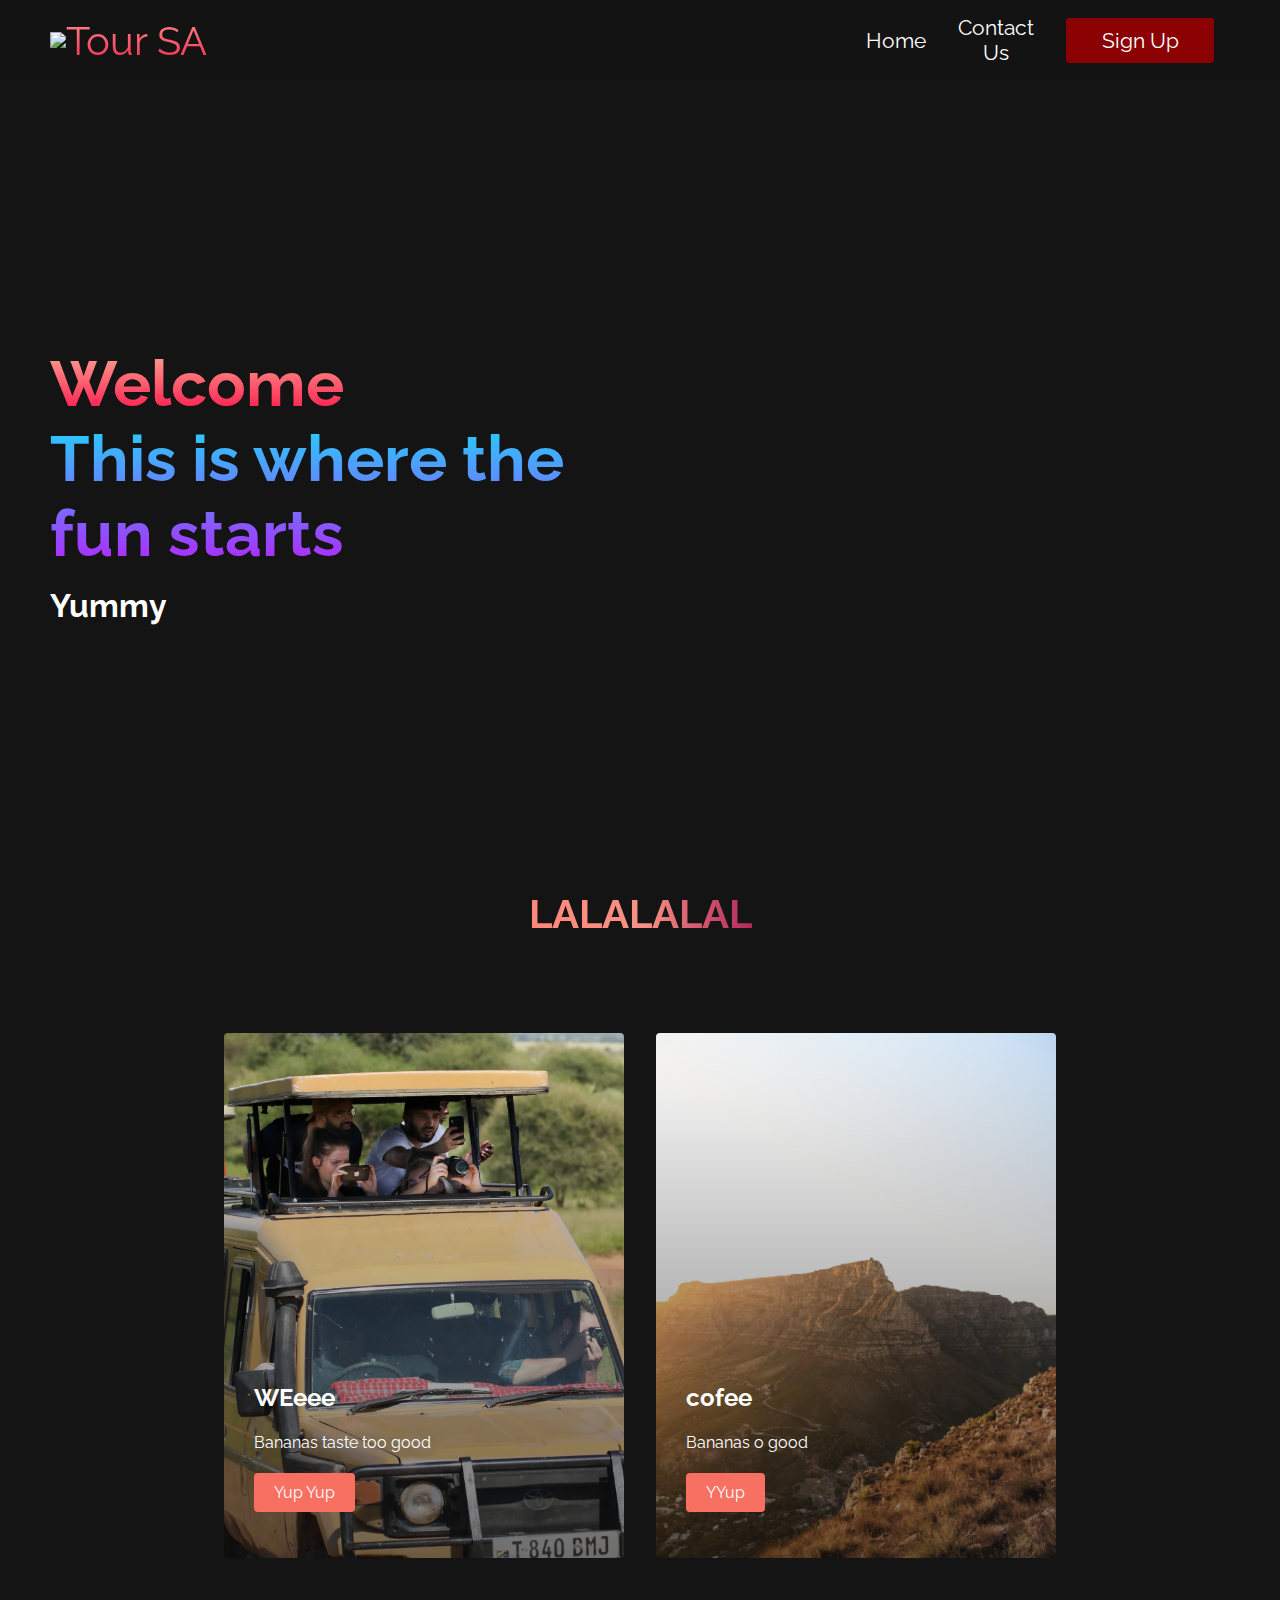
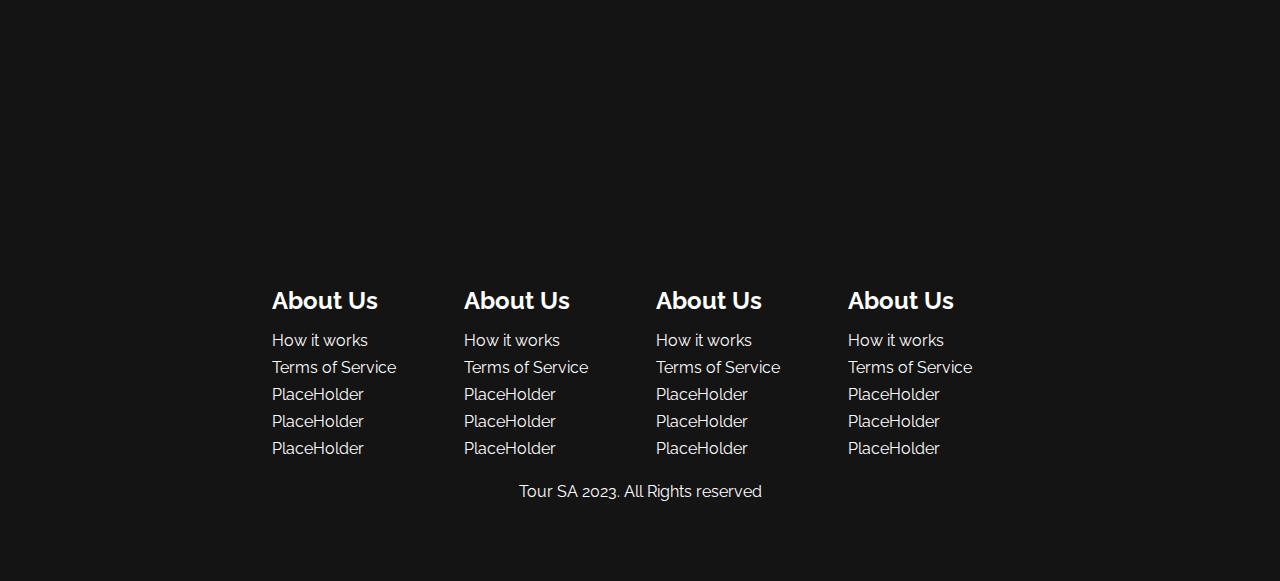
==== Packages.html @ 3e9b07c6 "Add files via upload" ====
<!DOCTYPE html>
<html lang="en">
<head>
    <meta charset="UTF-8">
    <meta http-equiv="X-UA-Compatible" content="IE=edge">
    <meta name="viewport" content="width=device-width, initial-scale=1.0">
    <title>Tour South Africa</title>
    <link rel="stylesheet" href="styles1.css">
    <link rel="preconnect" href="https://fonts.googleapis.com">
<link rel="preconnect" href="https://fonts.gstatic.com" crossorigin>
<link href="https://fonts.googleapis.com/css2?family=Raleway&display=swap" rel="stylesheet">
<link rel="shortcut icon" href="icon.jpg"
 type="image/x-icon">
</head>
<body>
    <nav class="navbar">
        <div class="navbar__container">
            <a href="/" id="navbar__logo"><img src="https://img.icons8.com/external-vitaliy-gorbachev-blue-vitaly-gorbachev/60/null/external-plane-online-shopping-vitaliy-gorbachev-blue-vitaly-gorbachev.png"/>Tour SA</a>
            <div class="navbar__toggle" id="mobile-menu">
                <span class="bar"></span>
                <span class="bar"></span>
                <span class="bar"></span>
            </div>
            <ul class="navbar__menu">
                <li class="navbar__item">
                    <a href="/" class="navbar__links">
                        Home
                    </a>
                </li>
                <li class="navbar__item">
                    <a href="/" class="navbar__links">
                        Contact Us
                    </a>
                </li>
                <li class="navbar__btn">
                    <a href="/" class="button">
                        Sign Up
                    </a>
                </li>
            </ul>
        </div>
</nav>

<div class="main">
    <div class="main__container">
        <div class="main__content">
            <h1> Welcome </h1>
            <h2>This is where the fun starts</h2>
            <p>Yummy</p>
        </div>
    </div>
</div>

<div class="services">
    <h1>LALALALAL</h1>
    <div class="services__container">
        <div class="services__card">
            <h2>WEeee</h2>
            <p>Bananas taste too good</p>
            <button>Yup Yup</button>
            </div>
            <div class="services__card2">
                <h2>cofee</h2>
                <p>Bananas o good</p>
                <button>YYup</button>
                </div>
    </div>
</div>

<div class="footer__container">
    <div class="footer__links">
        <div class="footer__link--wrapper">
            <div class="footer__link--items">
                <h2>About Us</h2>
                <a href="/">How it works</a>
                <a href="/">Terms of Service</a>
                <a href="/">PlaceHolder</a>
                <a href="/">PlaceHolder</a>
                <a href="/">PlaceHolder</a>
            </div>
            <div class="footer__link--items">
                <h2>About Us</h2>
                <a href="/">How it works</a>
                <a href="/">Terms of Service</a>
                <a href="/">PlaceHolder</a>
                <a href="/">PlaceHolder</a>
                <a href="/">PlaceHolder</a>
            </div>
        </div>
        <div class="footer__link--wrapper">
            <div class="footer__link--items">
                <h2>About Us</h2>
                <a href="/">How it works</a>
                <a href="/">Terms of Service</a>
                <a href="/">PlaceHolder</a>
                <a href="/">PlaceHolder</a>
                <a href="/">PlaceHolder</a>
            </div>
            <div class="footer__link--items">
                <h2>About Us</h2>
                <a href="/">How it works</a>
                <a href="/">Terms of Service</a>
                <a href="/">PlaceHolder</a>
                <a href="/">PlaceHolder</a>
                <a href="/">PlaceHolder</a>
            </div>
        </div>
    </div>
        <p class="website__rights">Tour SA 2023. All Rights reserved</p>
    </div>
</div>
<script src="app.js"></script>
</body>
</html>
---- styles1.css ----
* {
    box-sizing: border-box;
    margin: 0;
    padding: 0;
    font-family: 'Raleway', sans-serif;
}

.navbar {
    background: #131313;
    height: 80px;
    display: flex;
    justify-content: center;
    align-items: center;
    font-size: 1.3rem;
    position: sticky;
    top: 0;
    z-index: 999;

}

.navbar__container {
    display: flex;
    justify-content: space-between;
    height: 80px;
    z-index: 1;
    width: 100%;
    max-width: 1300px;
    margin: 0 auto;
    padding: 0 50px;
}

#navbar__logo {
    background-color: #ff8177;
    background-image: linear-gradient(to top,#ff0844 0%,#ffb199 100%);
    background-size: 100%;
    -webkit-background-clip: text;
    -moz-background-clip: text;
    -webkit-text-fill-color: transparent;
    -moz-text-fill-color: transparent;
    display: flex;
    align-items: center;
    cursor: pointer;
    text-decoration: none;
    font-size: 2.5rem;
}

.fa-gem {
    margin-right: 0.5rem;
}

.navbar__menu{
    display: flex;
    align-items: center;
    list-style: none;
    text-align: center;
}

.navbar__item{
    height: 80px;
}

.navbar__links{
    color: #fff;
    display: flex;
    align-items: center;
    justify-content: center;
    text-decoration: none;
    padding: 0 1rem;
    height: 100%;
}

.navbar__btn{
    display: flex;
    justify-content: center;
    align-items: center;
    padding: 0 1rem;
    width: 100%;
}

.button{
    display: flex;
    justify-content: center;
    align-items: center;
    text-decoration: none;
    padding: 10px 20px;
    height: 100%;
    width: 100%;
    border: none;
    outline: none;
    border-radius: 4px;
    background: darkred;
    color: #fff;
}

.button:hover {
    background: green;
    transition: all 0.3s ease;
}

.navbar__links:hover {
    color: aquamarine;
    transition: all 0.3s ease;
}

@media screen and (max-width: 960px) {
    .navbar__container {
        display: flex;
        justify-content: space-between;
        height: 80px;
        z-index: 1;
        width: 100%;
        max-width: 1300px;
        padding: 0;
    }

    .navbar__menu{
        display: grid;
        grid-template-columns: auto;
        margin: 0;
        width: 100%;
        position: absolute;
        top: -1000px;
        opacity: 0;
        transition: all 0.5s ease;
        height: 50vh;
        z-index: -1;
    }

    .navbar__menu.active {
        background: #131313;
        top: 100%;
        opacity: 1;
        transition: all 0.5s ease;
        z-index: 99;
        height: 50vh;
        font-size: 1.6rem; 
    }

    #navbar__logo {
        padding-left: 5px;
    }

    .navbar__toggle .bar {
        width: 25px;
        height: 3px;
        margin: 5px auto;
        transition: all 0.3s ease-in-out;
        background: #fff;
    }

    .navbar__item {
        width: 100%;
    }

    .navbar_links {
        text-align: center;
        padding: 2rem;
        width: 100%;
        display: table;
    }

    #mobile-menu {
        position: absolute;
        top: 20%;
        right: 5%;
        transform: translate(5%, 20%);
    }

    .navbar__btn {
        padding-bottom: 2rem;
    }

    .button {
        display: flex;
        justify-content: center;
        align-items: center;
        width: 80%;
        height: 80px;
        margin: 0;      
    }

    .navbar__toggle .bar {
        display: block;
        cursor: pointer;
    }

    #mobile-menu.is-active .bar:nth-child(2) {
        opacity: 0;
    }

    #mobile-menu.is-active .bar:nth-child(1) {
        transform: translateY(8px) rotate(45deg);
    }

    #mobile-menu.is-active .bar:nth-child(1) {
        transform: translateY(-8px) rotate(-45deg);
    }

}

.main {
    background-color: #141414;
}

.main__container {
    display: grid;
    grid-template-columns: 1fr 1fr;
    align-items: center;
    justify-self: center;
    margin: 0 auto;
    height: 90vh;
    background-color: #141414;
    z-index: 1;
    width: 100%;
    max-width: 1300px;
    padding: 0 50px;
}

.main__content h1 {
    font-size: 4rem;
    background-color: #ff8177;
    background-image: linear-gradient(to top, #ff0844 0%, #ffb199 100%);
    background-size: 100%;
    -webkit-background-clip: text;
    -moz-background-clip: text;
    -webkit-text-fill-color: transparent;
    -moz-text-fill-color:transparent;
}

.main__content h2 {
    font-size: 4rem;
    background-color: #ff8177;
    background-image: linear-gradient(to top, #b721ff 0%, #21d4fd 100%);
    background-size: 100%;
    -webkit-background-clip: text;
    -moz-background-clip: text;
    -webkit-text-fill-color: transparent;
    -moz-text-fill-color:transparent;  
}

.main__content p {
    margin-top: 1rem;
    font-size: 2rem;
    font-weight: 700;
    color: #fff;
}

.main__btn {
    font-size: 1rem;
    background-image: linear-gradient(to top, #f77062 0%, #fe5196 100%);
    padding: 14px 32px;
    border: none;
    border-radius: 4px;
    color: #fff;
    margin-top: 2rem;
    cursor: pointer;
    position: relative;
    transition: all 0.35s;
    outline: none;
}

.main__btn a {
    position: relative;
    z-index: 2;
    color: #fff;
    text-decoration: none;
}

.main__btn:after {
    position: absolute;
    content: '';
    top: 0;
    left: 0;
    width: 0;
    height: 100%;
    background: #4837ff;
    transition: all 0.35s;
    border-radius: 4px;
}

.main__btn:hover {
    color: #fff;
}

.main__btn:hover:after {
    width: 100%;
}

.main__img--container {
    text-align: center;
}

#main__img {
    height: 80%;
    width: 80%;
}

@media screen and (max-width: 768px) {
    .main__container {
        display: grid;
        grid-template-columns: auto;
        align-items: center;
        justify-self: center;
        width: 100%;
        margin: 0 auto;
        height: 90vh;
    }

    .main__content {
        text-align: center;
        margin-bottom: 4rem;
    }

    .main__content h1 {
        font-size: 2.5rem;
        margin-top: 2rem;
    }

    .main__content h2 {
        font-size: 3rem;
    }

    .main__content p {
        margin-top: 1rem;
        font-size: 1.5rem;
    }
}

@media screen and (max-width: 480px){
    .main__content h1 {
        font-size: 2rem;
        margin-top: 3rem;
    }

    .main__content h2 {
        font-size: 2rem;
    }

    .main__content p {
        margin-top: 2rem;
        font-size: 1.5rem;
    }
    .main__btn {
        padding: 12px 36px;
        margin: 2.5rem 0;
    } 
}

.services   {
    background: #141414;
    display: flex;
    flex-direction: column;
    align-items: center;
    height: 100vh;
}

.services h1 {
    background-color: #ff8177;
    background-image: linear-gradient(to right, #ff8177 0%, #ff867a 0%, #ff8c7f 21%, #f99185 52%, #cf556c 78%, #b12a5b 100%);
    background-size: 100%;
    margin-bottom: 5rem;
    font-size: 2.5rem;
    -webkit-background-clip: text;
    -moz-background-clip: text;
    -webkit-text-fill-color: transparent;
    -moz-text-fill-color:transparent;
}

.services__container {
    display: flex;
    justify-content: center;
    flex-wrap: wrap;
}

.services__card {
    margin: 1rem;
    height: 525px;
    width: 400px;
    border-radius: 4px;
    background-image: linear-gradient(to bottom, rgba(0,0,0,0)0%, rgba(17,17,17,0.6)100%), url('pic2.jpg');
    background-size: cover; 
    position: relative;
    color: #fff;
}

.services__card2 {
    margin: 1rem;
    height: 525px;
    width: 400px;
    border-radius: 4px;
    background-image: linear-gradient(to bottom, rgba(0,0,0,0)0%, rgba(17,17,17,0.6)100%), url('pic3.jpg');
    background-size: cover; 
    position: relative;
    color: #fff;
}

.services h2 {
    position: absolute;
    top: 350px;
    left: 30px;
}

.services__card p {
    position: absolute;
    top: 400px;
    left: 30px;
}

.services__card button {
    color: #fff;
    padding: 10px 20px;
    border: none;
    outline: none;
    border-radius: 4px;
    background: #f77062;
    position: absolute;
    top: 440px;
    left: 30px;
    font-size: 1rem;
    cursor: pointer;
}

.services__card2 p {
    position: absolute;
    top: 400px;
    left: 30px;
}

.services__card2 button {
    color: #fff;
    padding: 10px 20px;
    border: none;
    outline: none;
    border-radius: 4px;
    background: #f77062;
    position: absolute;
    top: 440px;
    left: 30px;
    font-size: 1rem;
    cursor: pointer;
}

.services__card:hover {
    transform: scale(1.075);
    transition: 0.2s ease-in;
    cursor: pointer;
}

.services__card2:hover {
    transform: scale(1.075);
    transition: 0.2s ease-in;
    cursor: pointer;
}

@media screen and (max-width: 960px) {
    .services {
        height: 1600px;
    }

    .services h1 {
        font-size: 2rem;
        margin-top: 12rem;
    }
}

@media screen and (max-width: 480px) {
    .services {
        height: 1400px;
    }

    .services h1 {
        font-size: 1.2rem;
    }

    .services__card {
        width: 300px;
    }
    .services__card2 {
        width: 300px;
    }
}

.footer__container {
    background-color: #141414;
    padding: 5rem 0;
    display: flex;
    flex-direction: column;
    justify-content: center;
    align-items: center;
}

.footer__links {
    width: 100%;
    max-width: 1000px;
    display: flex;
    justify-content: center;
}

.footer__link--wrapper {
    display: flex;
}

.footer__link--items {
    display: flex;
    flex-direction: column;
    align-items: flex-start;
    margin: 16px;
    text-align: left;
    width: 160px;
    box-sizing: border-box;
}

.footer__link--items h2 {
    margin-bottom: 16px;
}

.footer__link--items > h2 {
    color: #fff;
}

.footer__link--items a {
    color: #fff;
    text-decoration: none;
    margin-bottom: 0.5rem;
}

.footer__link--items a:hover {
    color: #e9e9e9;
    transition: 0.3s ease-out;
}

.website__rights {
    color: #fff;
}

@media screen and (max-width: 820px) {
    .footer__links {
        padding-top: 2rem;
    }

    .website__rights {
        margin-bottom: 2rem;
    }

    .footer__link--wrapper {
        flex-direction: column;
    }
}

@media screen and (max-width: 480px) {
    .footer__link--items {
        margin: 0;
        padding: 10px;
        width: 100%;
    }
}
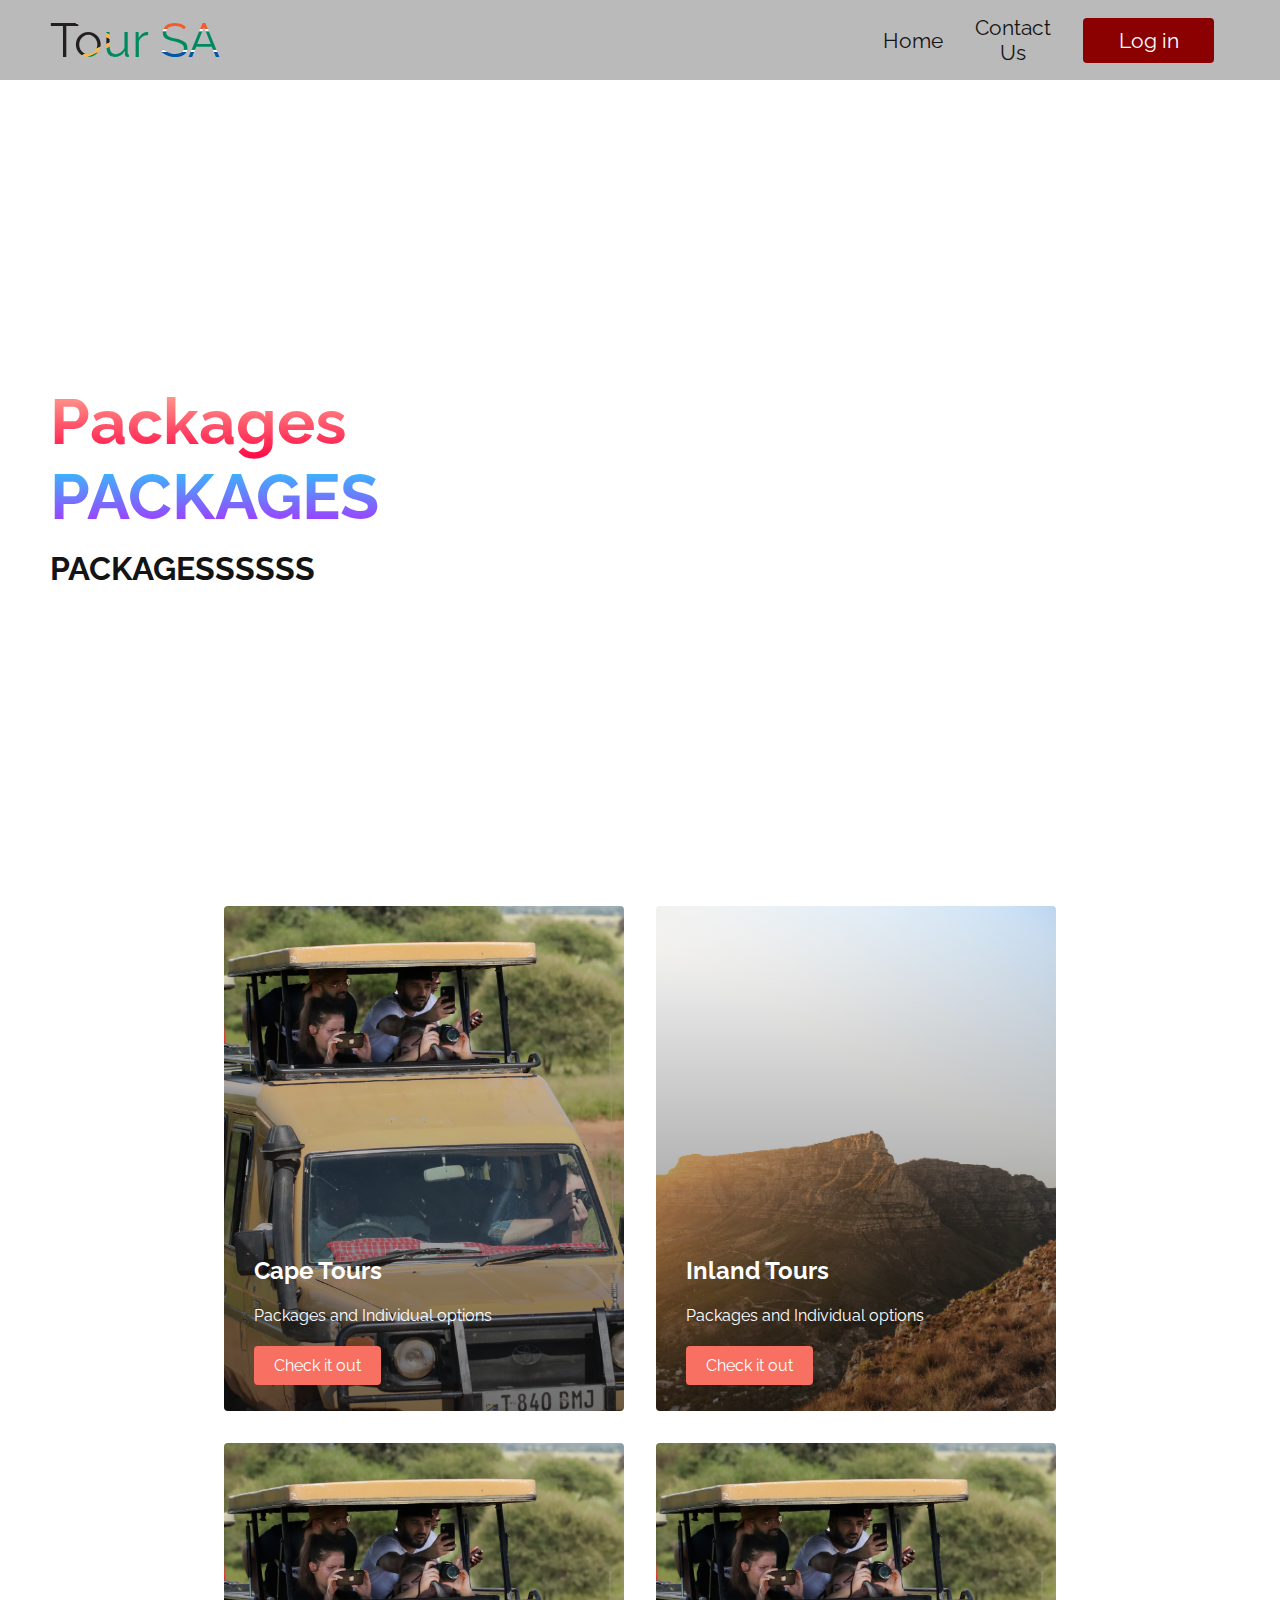
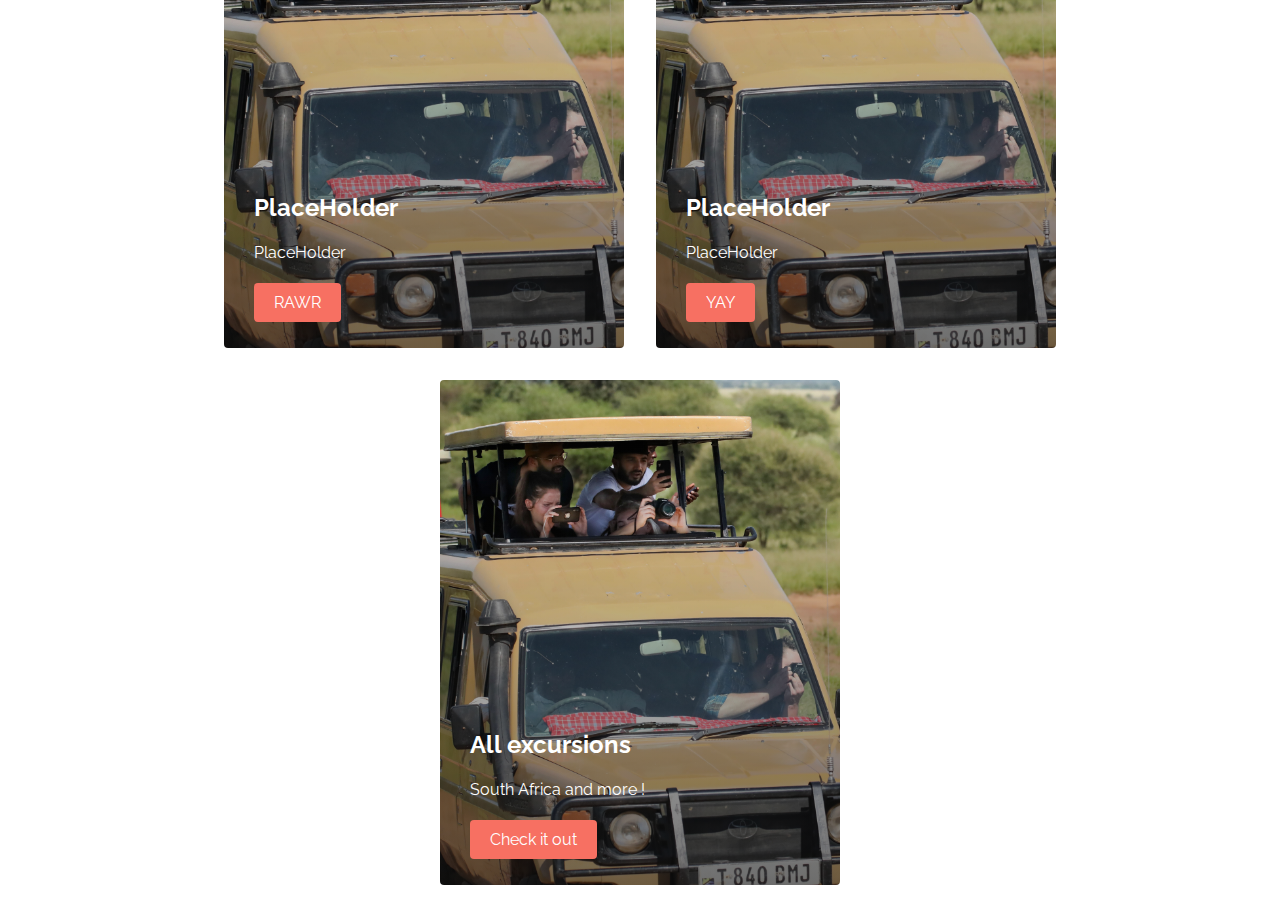
==== commit aa747268: "Add files via upload" ====
--- a/Packages.html
+++ b/Packages.html
@@ -15,7 +15,8 @@
 <body>
     <nav class="navbar">
         <div class="navbar__container">
-            <a href="/" id="navbar__logo"><img src="https://img.icons8.com/external-vitaliy-gorbachev-blue-vitaly-gorbachev/60/null/external-plane-online-shopping-vitaliy-gorbachev-blue-vitaly-gorbachev.png"/>Tour SA</a>
+            <a href="./index.html" id="navbar__logo">
+        Tour SA</a>
             <div class="navbar__toggle" id="mobile-menu">
                 <span class="bar"></span>
                 <span class="bar"></span>
@@ -23,7 +24,7 @@
             </div>
             <ul class="navbar__menu">
                 <li class="navbar__item">
-                    <a href="/" class="navbar__links">
+                    <a href="./index.html" class="navbar__links">
                         Home
                     </a>
                 </li>
@@ -33,8 +34,8 @@
                     </a>
                 </li>
                 <li class="navbar__btn">
-                    <a href="/" class="button">
-                        Sign Up
+                    <a href="./register.html" class="button">
+                        Log in
                     </a>
                 </li>
             </ul>
@@ -44,71 +45,43 @@
 <div class="main">
     <div class="main__container">
         <div class="main__content">
-            <h1> Welcome </h1>
-            <h2>This is where the fun starts</h2>
-            <p>Yummy</p>
-        </div>
+            <h1> Packages </h1>
+            <h2>PACKAGES</h2>
+            <p>PACKAGESSSSSS</p>
     </div>
 </div>
 
 <div class="services">
-    <h1>LALALALAL</h1>
     <div class="services__container">
         <div class="services__card">
-            <h2>WEeee</h2>
-            <p>Bananas taste too good</p>
-            <button>Yup Yup</button>
+            <h2>Cape Tours</h2>
+            <p>Packages and Individual options</p>
+            <button class="servicecardbtn"><a href="./Packages.html">Check it out</a></button>
             </div>
             <div class="services__card2">
-                <h2>cofee</h2>
-                <p>Bananas o good</p>
-                <button>YYup</button>
+                <h2>Inland Tours</h2>
+                <p>Packages and Individual options</p>
+                <button class="servicecard2btn"><a href="./">Check it out</a></button>
+                </div>
+                <div class="services__card3">
+                    <h2>PlaceHolder</h2>
+                    <p>PlaceHolder</p>
+                    <button class="servicecard3btn"><a href="./"> RAWR</a></button>
+                </div>
+                <div class="services__card4">
+                    <h2>PlaceHolder</h2>
+                    <p>PlaceHolder</p>
+                    <button class="servicecard4btn"><a href="./"> YAY</a></button>
+                </div>
+                <div class="services__card5">
+                    <h2>All excursions</h2>
+                    <p>South Africa and more !</p>
+                    <button class="servicecard5btn"><a href="./">Check it out</a></button>
+                    </div>
                 </div>
     </div>
 </div>
-
-<div class="footer__container">
-    <div class="footer__links">
-        <div class="footer__link--wrapper">
-            <div class="footer__link--items">
-                <h2>About Us</h2>
-                <a href="/">How it works</a>
-                <a href="/">Terms of Service</a>
-                <a href="/">PlaceHolder</a>
-                <a href="/">PlaceHolder</a>
-                <a href="/">PlaceHolder</a>
-            </div>
-            <div class="footer__link--items">
-                <h2>About Us</h2>
-                <a href="/">How it works</a>
-                <a href="/">Terms of Service</a>
-                <a href="/">PlaceHolder</a>
-                <a href="/">PlaceHolder</a>
-                <a href="/">PlaceHolder</a>
-            </div>
-        </div>
-        <div class="footer__link--wrapper">
-            <div class="footer__link--items">
-                <h2>About Us</h2>
-                <a href="/">How it works</a>
-                <a href="/">Terms of Service</a>
-                <a href="/">PlaceHolder</a>
-                <a href="/">PlaceHolder</a>
-                <a href="/">PlaceHolder</a>
-            </div>
-            <div class="footer__link--items">
-                <h2>About Us</h2>
-                <a href="/">How it works</a>
-                <a href="/">Terms of Service</a>
-                <a href="/">PlaceHolder</a>
-                <a href="/">PlaceHolder</a>
-                <a href="/">PlaceHolder</a>
-            </div>
-        </div>
-    </div>
-        <p class="website__rights">Tour SA 2023. All Rights reserved</p>
-    </div>
-</div>
+<script src="https://cdn.lordicon.com/bhenfmcm.js"></script>
 <script src="app.js"></script>
 </body>
 </html>--- a/styles1.css
+++ b/styles1.css
@@ -6,7 +6,7 @@
 }
 
 .navbar {
-    background: #131313;
+    background: #BABABA;
     height: 80px;
     display: flex;
     justify-content: center;
@@ -30,9 +30,10 @@
 }
 
 #navbar__logo {
-    background-color: #ff8177;
-    background-image: linear-gradient(to top,#ff0844 0%,#ffb199 100%);
-    background-size: 100%;
+    background-color: #fff;
+    background-image: url(download.jpg);
+    background-repeat: no-repeat;
+    background-size: 250px 81px;
     -webkit-background-clip: text;
     -moz-background-clip: text;
     -webkit-text-fill-color: transparent;
@@ -41,26 +42,25 @@
     align-items: center;
     cursor: pointer;
     text-decoration: none;
-    font-size: 2.5rem;
-}
-
-.fa-gem {
-    margin-right: 0.5rem;
-}
+    font-size: 3rem;
+}
+
 
 .navbar__menu{
     display: flex;
     align-items: center;
     list-style: none;
     text-align: center;
+    color: #141414;
 }
 
 .navbar__item{
     height: 80px;
+    color: #141414;
 }
 
 .navbar__links{
-    color: #fff;
+    color: #141414;
     display: flex;
     align-items: center;
     justify-content: center;
@@ -127,7 +127,7 @@
     }
 
     .navbar__menu.active {
-        background: #131313;
+        background: #fff;
         top: 100%;
         opacity: 1;
         transition: all 0.5s ease;
@@ -145,7 +145,7 @@
         height: 3px;
         margin: 5px auto;
         transition: all 0.3s ease-in-out;
-        background: #fff;
+        background: #141414;
     }
 
     .navbar__item {
@@ -157,6 +157,7 @@
         padding: 2rem;
         width: 100%;
         display: table;
+        color: #141414;
     }
 
     #mobile-menu {
@@ -164,10 +165,12 @@
         top: 20%;
         right: 5%;
         transform: translate(5%, 20%);
+        color: #141414;
     }
 
     .navbar__btn {
         padding-bottom: 2rem;
+        color: #141414;
     }
 
     .button {
@@ -182,6 +185,7 @@
     .navbar__toggle .bar {
         display: block;
         cursor: pointer;
+        color: #141414;
     }
 
     #mobile-menu.is-active .bar:nth-child(2) {
@@ -199,7 +203,7 @@
 }
 
 .main {
-    background-color: #141414;
+    background-color: #fff;
 }
 
 .main__container {
@@ -209,7 +213,7 @@
     justify-self: center;
     margin: 0 auto;
     height: 90vh;
-    background-color: #141414;
+    background-color: #fff;
     z-index: 1;
     width: 100%;
     max-width: 1300px;
@@ -242,58 +246,17 @@
     margin-top: 1rem;
     font-size: 2rem;
     font-weight: 700;
-    color: #fff;
-}
-
-.main__btn {
-    font-size: 1rem;
-    background-image: linear-gradient(to top, #f77062 0%, #fe5196 100%);
-    padding: 14px 32px;
-    border: none;
-    border-radius: 4px;
-    color: #fff;
-    margin-top: 2rem;
-    cursor: pointer;
-    position: relative;
-    transition: all 0.35s;
-    outline: none;
-}
+    color: #141414;
+}
+
 
 .main__btn a {
     position: relative;
     z-index: 2;
-    color: #fff;
-    text-decoration: none;
-}
-
-.main__btn:after {
-    position: absolute;
-    content: '';
-    top: 0;
-    left: 0;
-    width: 0;
-    height: 100%;
-    background: #4837ff;
-    transition: all 0.35s;
-    border-radius: 4px;
-}
-
-.main__btn:hover {
-    color: #fff;
-}
-
-.main__btn:hover:after {
-    width: 100%;
-}
-
-.main__img--container {
-    text-align: center;
-}
-
-#main__img {
-    height: 80%;
-    width: 80%;
-}
+    color: #141414;
+    text-decoration: none;
+}
+
 
 @media screen and (max-width: 768px) {
     .main__container {
@@ -340,14 +303,10 @@
         margin-top: 2rem;
         font-size: 1.5rem;
     }
-    .main__btn {
-        padding: 12px 36px;
-        margin: 2.5rem 0;
-    } 
 }
 
 .services   {
-    background: #141414;
+    background: #fff;
     display: flex;
     flex-direction: column;
     align-items: center;
@@ -374,7 +333,7 @@
 
 .services__card {
     margin: 1rem;
-    height: 525px;
+    height: 505px;
     width: 400px;
     border-radius: 4px;
     background-image: linear-gradient(to bottom, rgba(0,0,0,0)0%, rgba(17,17,17,0.6)100%), url('pic2.jpg');
@@ -385,7 +344,7 @@
 
 .services__card2 {
     margin: 1rem;
-    height: 525px;
+    height: 505px;
     width: 400px;
     border-radius: 4px;
     background-image: linear-gradient(to bottom, rgba(0,0,0,0)0%, rgba(17,17,17,0.6)100%), url('pic3.jpg');
@@ -394,6 +353,39 @@
     color: #fff;
 }
 
+.services__card3 {
+    margin: 1rem;
+    height: 505px;
+    width: 400px;
+    border-radius: 4px;
+    background-image: linear-gradient(to bottom, rgba(0,0,0,0)0%, rgba(17,17,17,0.6)100%), url('pic2.jpg');
+    background-size: cover; 
+    position: relative;
+    color: #fff;
+}
+
+.services__card4 {
+    margin: 1rem;
+    height: 505px;
+    width: 400px;
+    border-radius: 4px;
+    background-image: linear-gradient(to bottom, rgba(0,0,0,0)0%, rgba(17,17,17,0.6)100%), url('pic2.jpg');
+    background-size: cover; 
+    position: relative;
+    color: #fff;
+}
+
+.services__card5 {
+    margin: 1rem;
+    height: 505px;
+    width: 400px;
+    border-radius: 4px;
+    background-image: linear-gradient(to bottom, rgba(0,0,0,0)0%, rgba(17,17,17,0.6)100%), url('pic2.jpg');
+    background-size: cover; 
+    position: relative;
+    color: #fff;
+}
+
 .services h2 {
     position: absolute;
     top: 350px;
@@ -406,7 +398,29 @@
     left: 30px;
 }
 
-.services__card button {
+.services__card2 p {
+    position: absolute;
+    top: 400px;
+    left: 30px;
+}
+
+.services__card3 p {
+    position: absolute;
+    top: 400px;
+    left: 30px;
+}
+
+.services__card4 p {
+    position: absolute;
+    top: 400px;
+    left: 30px;
+}
+.services__card5 p {
+    position: absolute;
+    top: 400px;
+    left: 30px;
+}
+.servicecardbtn {
     color: #fff;
     padding: 10px 20px;
     border: none;
@@ -420,13 +434,12 @@
     cursor: pointer;
 }
 
-.services__card2 p {
-    position: absolute;
-    top: 400px;
-    left: 30px;
-}
-
-.services__card2 button {
+.servicecardbtn a {
+text-decoration: none;
+color: #fff;
+}
+
+.servicecard2btn {
     color: #fff;
     padding: 10px 20px;
     border: none;
@@ -440,6 +453,64 @@
     cursor: pointer;
 }
 
+.servicecard2btn a {
+    text-decoration: none;
+    color: #fff;
+}
+
+.servicecard3btn {
+    color: #fff;
+    padding: 10px 20px;
+    border: none;
+    outline: none;
+    border-radius: 4px;
+    background: #f77062;
+    position: absolute;
+    top: 440px;
+    left: 30px;
+    font-size: 1rem;
+    cursor: pointer;
+}
+
+.servicecard3btn a {
+    text-decoration: none;
+    color: #fff;
+}
+.servicecard4btn {
+    color: #fff;
+    padding: 10px 20px;
+    border: none;
+    outline: none;
+    border-radius: 4px;
+    background: #f77062;
+    position: absolute;
+    top: 440px;
+    left: 30px;
+    font-size: 1rem;
+    cursor: pointer;
+}
+.servicecard4btn a {
+    text-decoration: none;
+    color: #fff;
+}
+.servicecard5btn {
+    color: #fff;
+    padding: 10px 20px;
+    border: none;
+    outline: none;
+    border-radius: 4px;
+    background: #f77062;
+    position: absolute;
+    top: 440px;
+    left: 30px;
+    font-size: 1rem;
+    cursor: pointer;
+}
+.servicecard5btn a {
+    text-decoration: none;
+    color: #fff;
+}
+
 .services__card:hover {
     transform: scale(1.075);
     transition: 0.2s ease-in;
@@ -451,7 +522,21 @@
     transition: 0.2s ease-in;
     cursor: pointer;
 }
-
+.services__card3:hover {
+    transform: scale(1.075);
+    transition: 0.2s ease-in;
+    cursor: pointer;
+}
+.services__card4:hover {
+    transform: scale(1.075);
+    transition: 0.2s ease-in;
+    cursor: pointer;
+}
+.services__card5:hover {
+    transform: scale(1.075);
+    transition: 0.2s ease-in;
+    cursor: pointer;
+}
 @media screen and (max-width: 960px) {
     .services {
         height: 1600px;
@@ -479,78 +564,3 @@
         width: 300px;
     }
 }
-
-.footer__container {
-    background-color: #141414;
-    padding: 5rem 0;
-    display: flex;
-    flex-direction: column;
-    justify-content: center;
-    align-items: center;
-}
-
-.footer__links {
-    width: 100%;
-    max-width: 1000px;
-    display: flex;
-    justify-content: center;
-}
-
-.footer__link--wrapper {
-    display: flex;
-}
-
-.footer__link--items {
-    display: flex;
-    flex-direction: column;
-    align-items: flex-start;
-    margin: 16px;
-    text-align: left;
-    width: 160px;
-    box-sizing: border-box;
-}
-
-.footer__link--items h2 {
-    margin-bottom: 16px;
-}
-
-.footer__link--items > h2 {
-    color: #fff;
-}
-
-.footer__link--items a {
-    color: #fff;
-    text-decoration: none;
-    margin-bottom: 0.5rem;
-}
-
-.footer__link--items a:hover {
-    color: #e9e9e9;
-    transition: 0.3s ease-out;
-}
-
-.website__rights {
-    color: #fff;
-}
-
-@media screen and (max-width: 820px) {
-    .footer__links {
-        padding-top: 2rem;
-    }
-
-    .website__rights {
-        margin-bottom: 2rem;
-    }
-
-    .footer__link--wrapper {
-        flex-direction: column;
-    }
-}
-
-@media screen and (max-width: 480px) {
-    .footer__link--items {
-        margin: 0;
-        padding: 10px;
-        width: 100%;
-    }
-}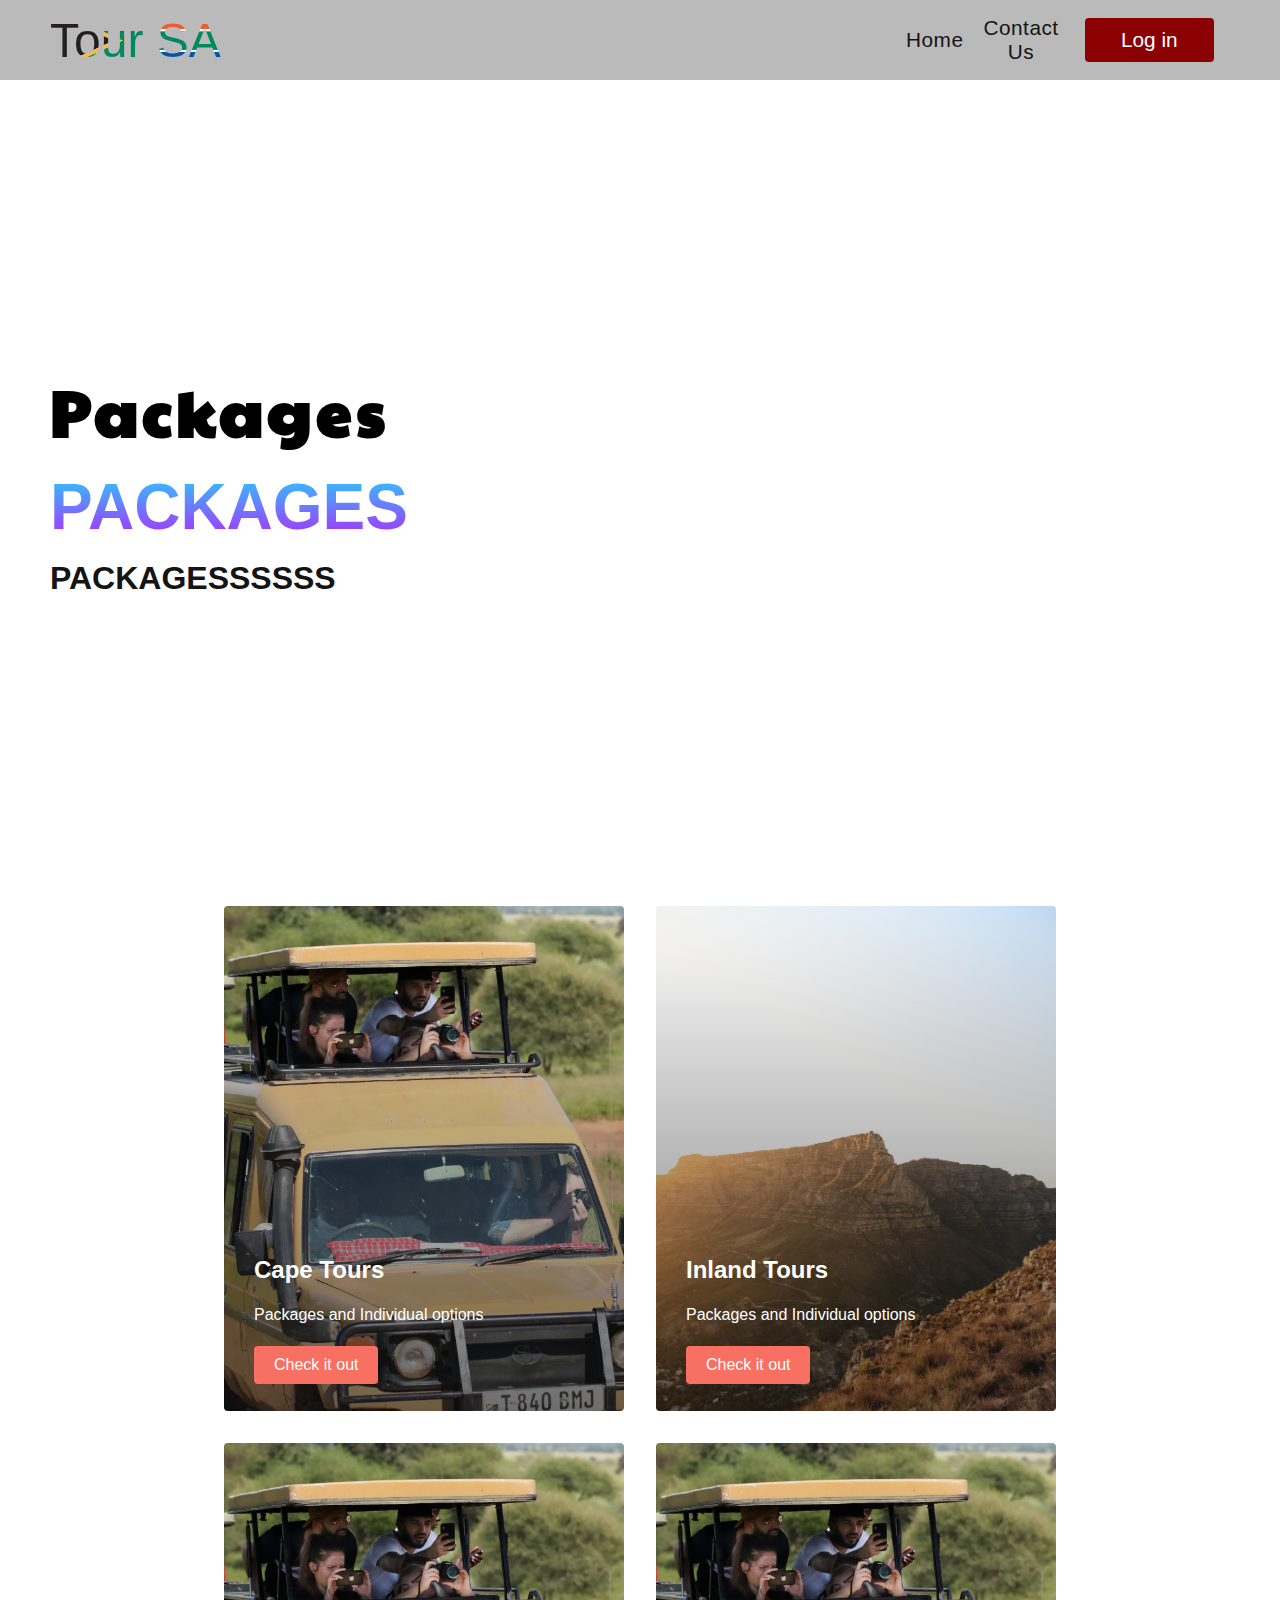
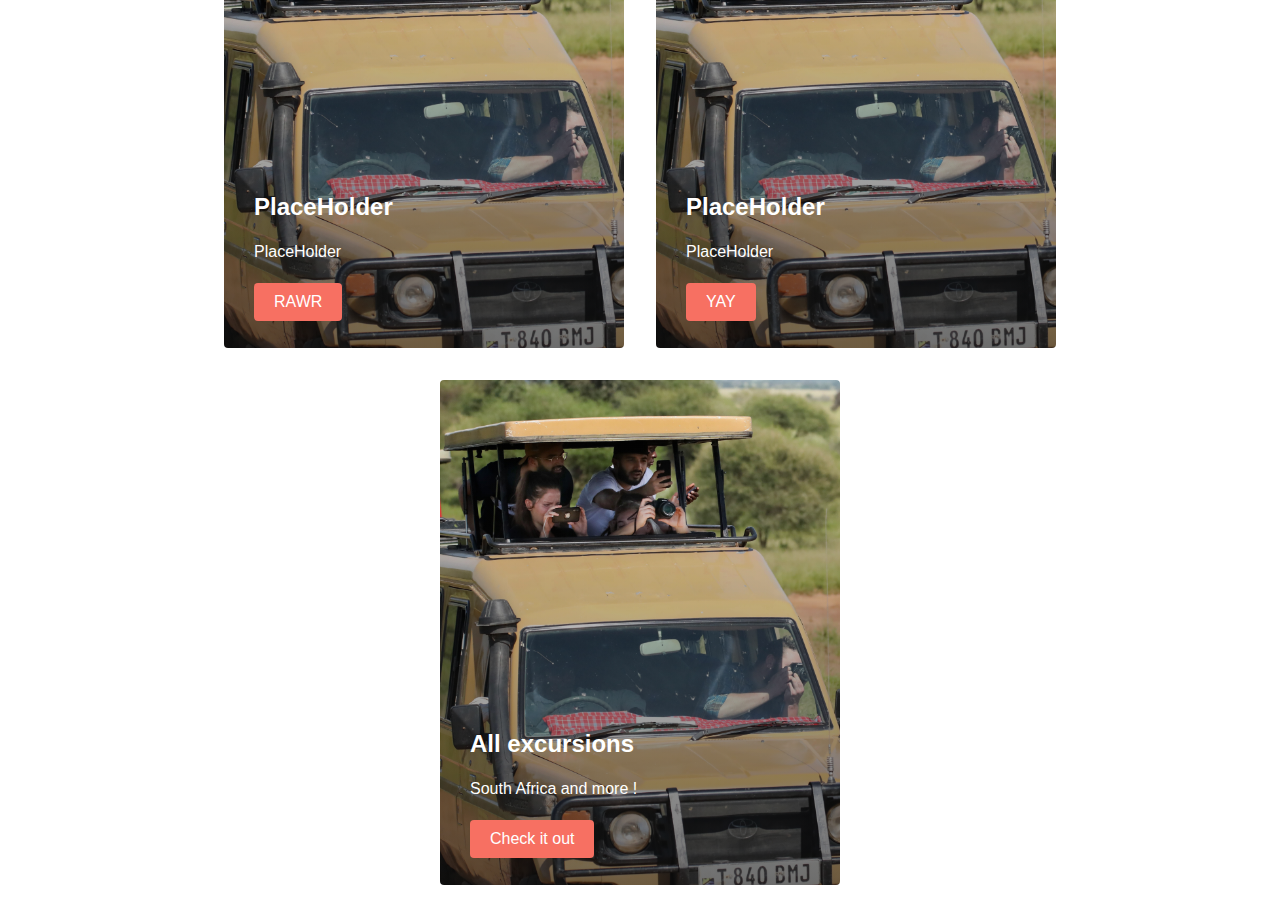
==== commit dc54f9b0: "Add files via upload" ====
--- a/Packages.html
+++ b/Packages.html
@@ -8,9 +8,7 @@
     <link rel="stylesheet" href="styles1.css">
     <link rel="preconnect" href="https://fonts.googleapis.com">
 <link rel="preconnect" href="https://fonts.gstatic.com" crossorigin>
-<link href="https://fonts.googleapis.com/css2?family=Raleway&display=swap" rel="stylesheet">
-<link rel="shortcut icon" href="icon.jpg"
- type="image/x-icon">
+<link href="https://fonts.googleapis.com/css2?family=Paytone+One&display=swap" rel="stylesheet">
 </head>
 <body>
     <nav class="navbar">
@@ -29,7 +27,7 @@
                     </a>
                 </li>
                 <li class="navbar__item">
-                    <a href="/" class="navbar__links">
+                    <a href="./Contact Us.html" class="navbar__links">
                         Contact Us
                     </a>
                 </li>
--- a/styles1.css
+++ b/styles1.css
@@ -61,13 +61,16 @@
 
 .navbar__links{
     color: #141414;
+    position: relative;
     display: flex;
     align-items: center;
     justify-content: center;
-    text-decoration: none;
-    padding: 0 1rem;
+    letter-spacing: 0.5px;
+    text-decoration: none;
+    padding: 0 10px;
     height: 100%;
 }
+
 
 .navbar__btn{
     display: flex;
@@ -221,14 +224,13 @@
 }
 
 .main__content h1 {
-    font-size: 4rem;
-    background-color: #ff8177;
-    background-image: linear-gradient(to top, #ff0844 0%, #ffb199 100%);
-    background-size: 100%;
-    -webkit-background-clip: text;
-    -moz-background-clip: text;
-    -webkit-text-fill-color: transparent;
-    -moz-text-fill-color:transparent;
+font-size: var(--big-font);
+line-height: 1.2;
+color: var(--bg-color);
+font-family: 'Paytone One', sans-serif;
+letter-spacing: 4px;
+margin-bottom: 20px;
+font-size: 4rem;
 }
 
 .main__content h2 {
